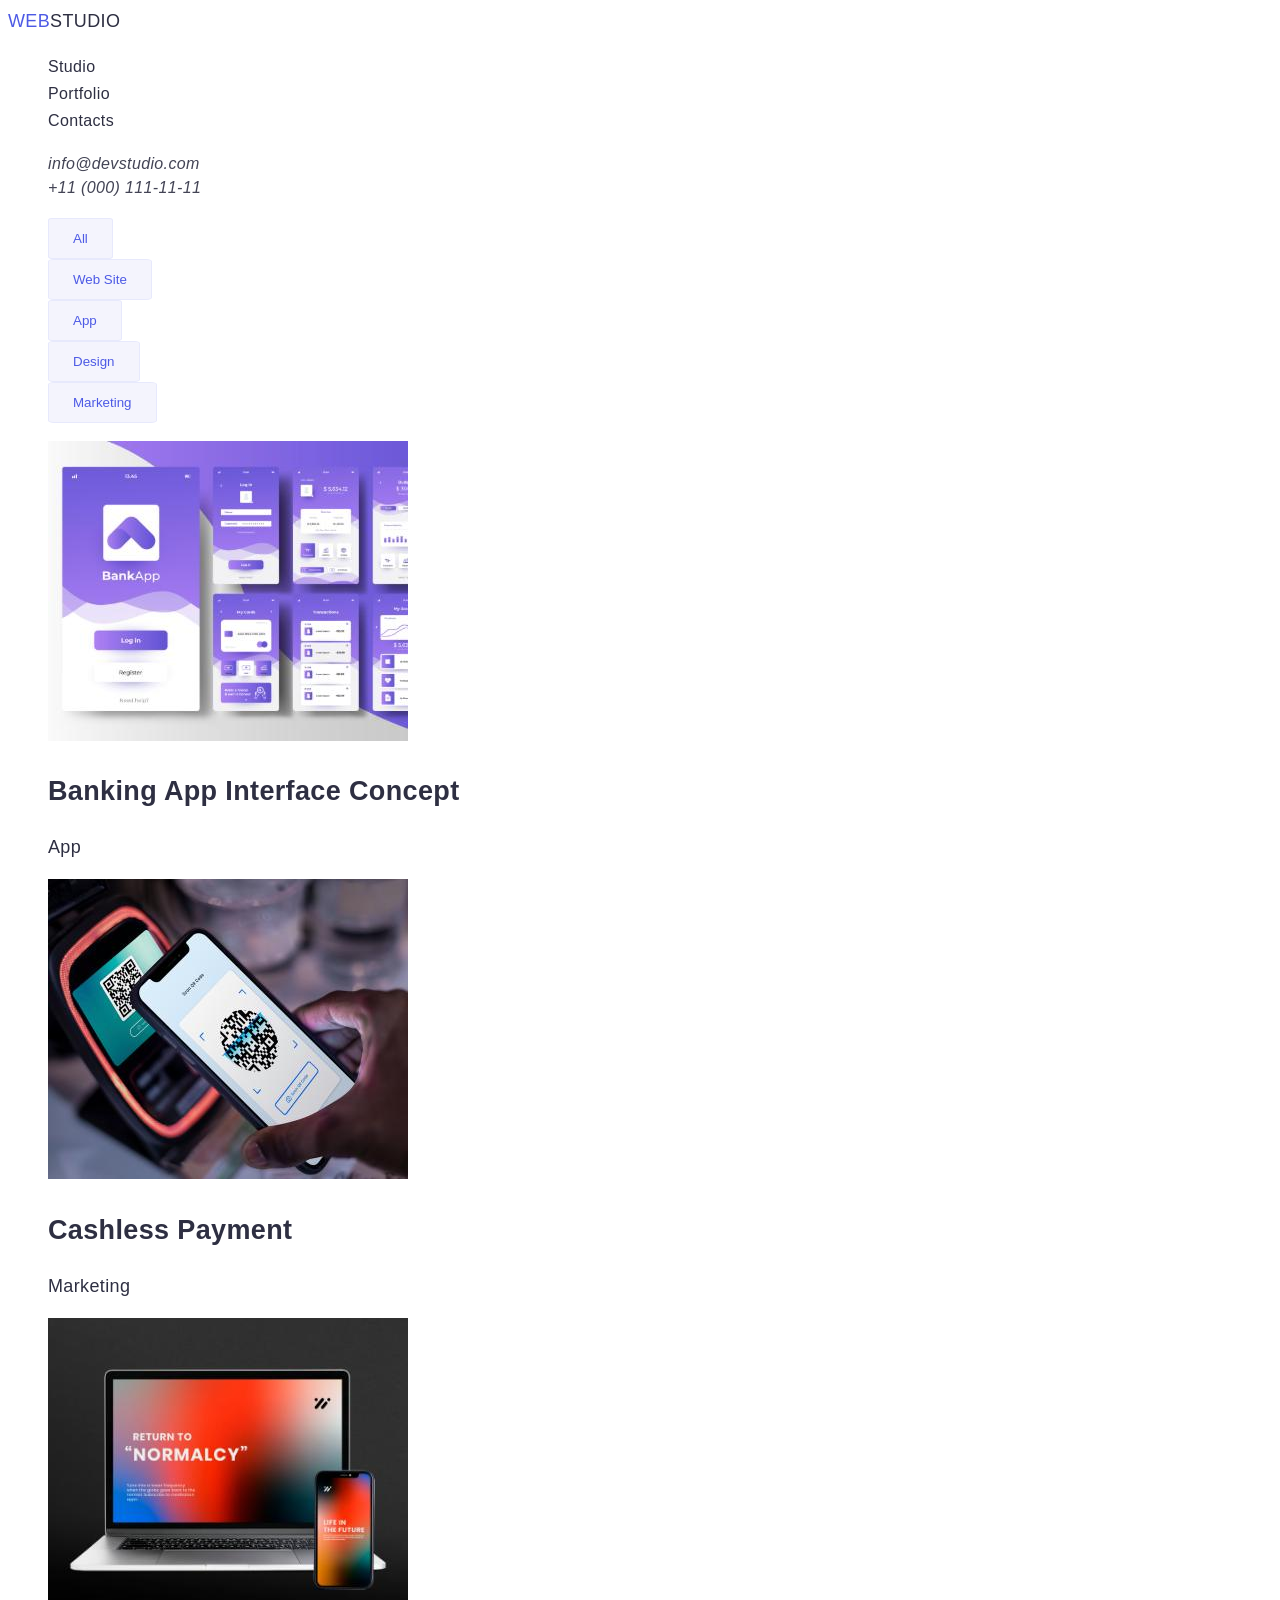
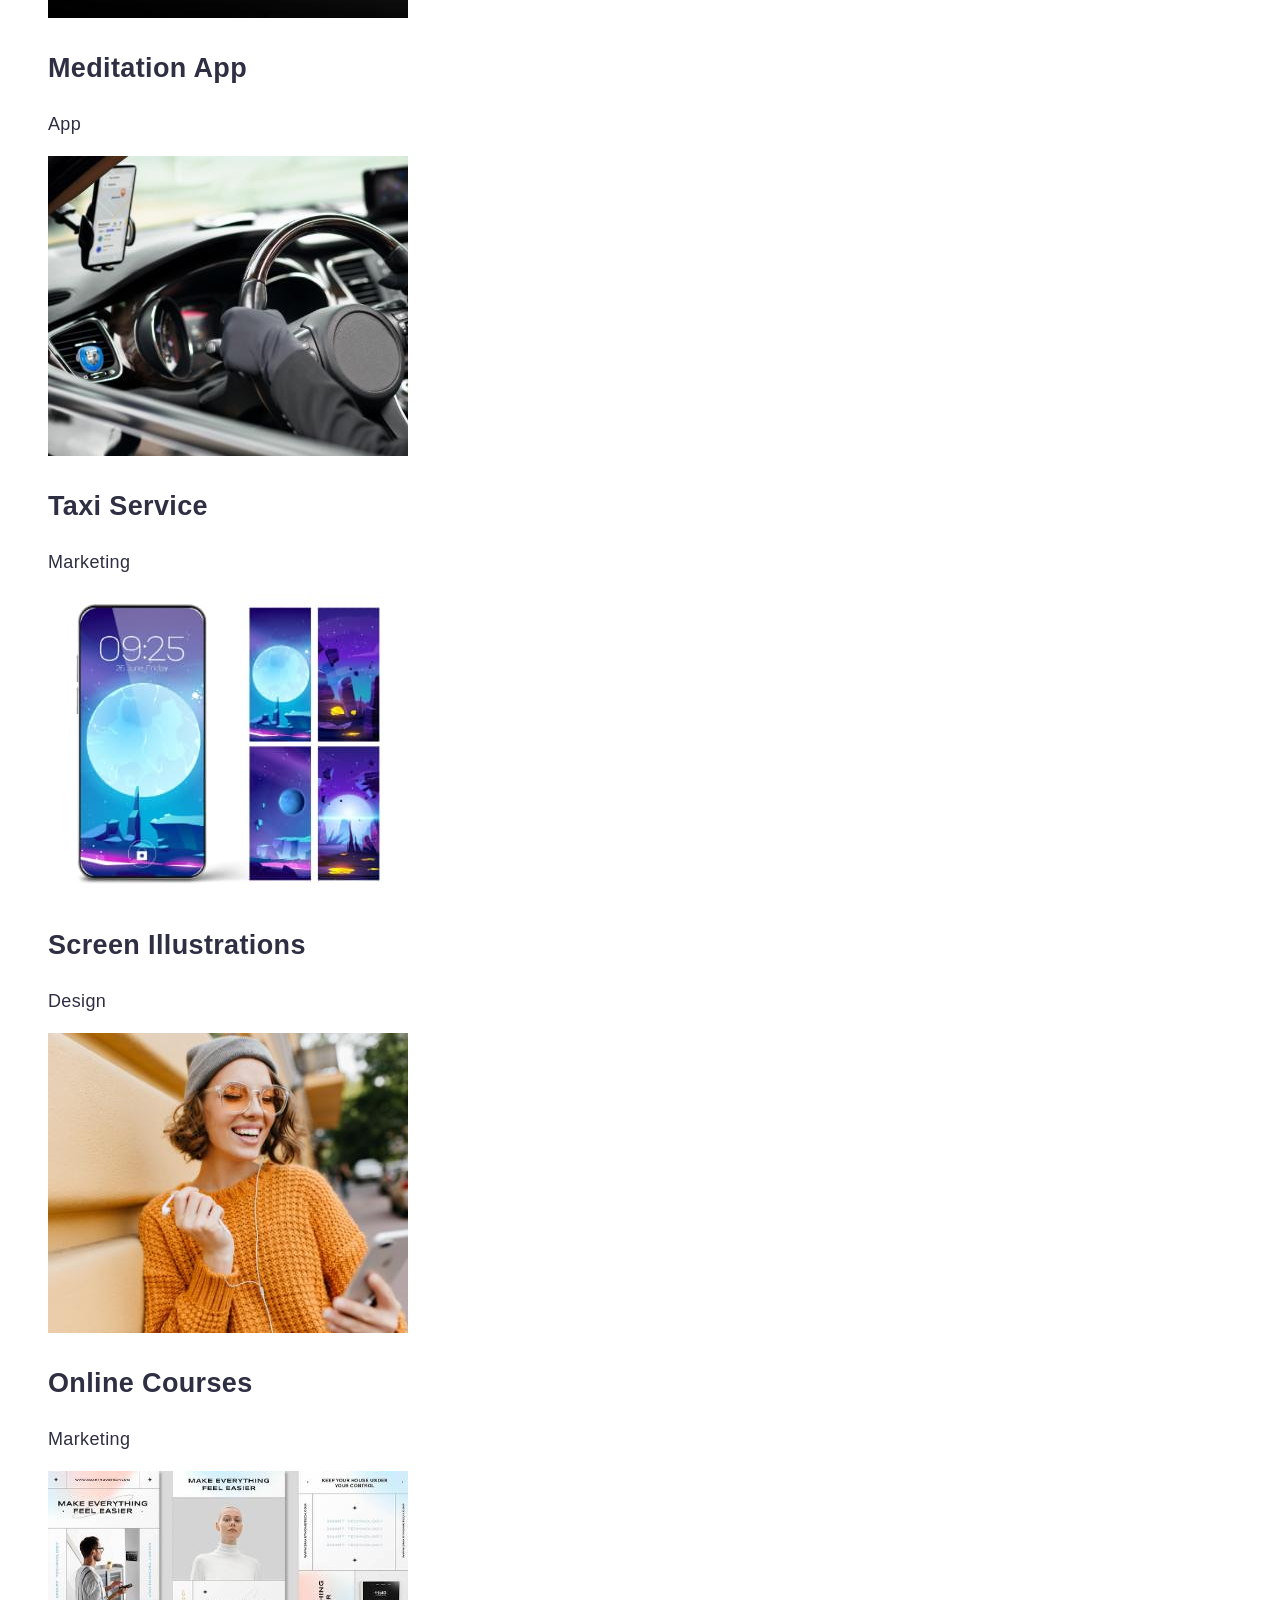
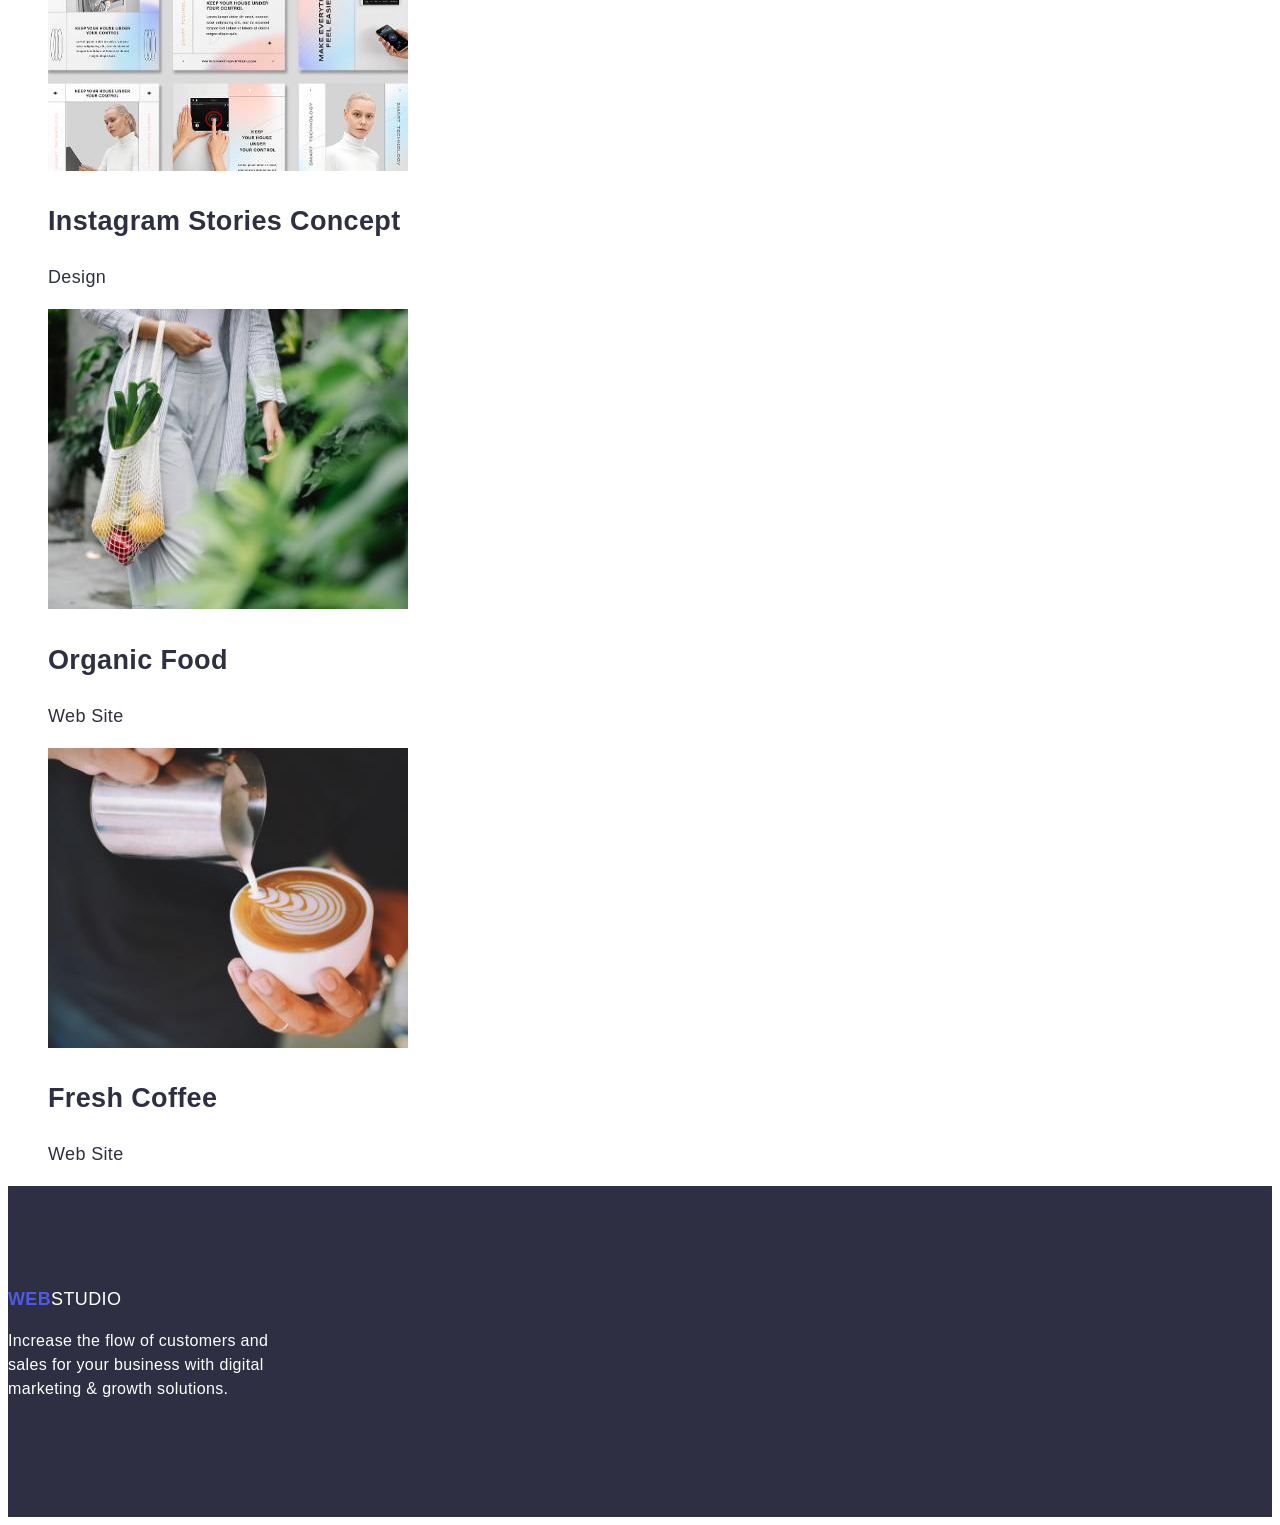
==== portfolio.html @ b8faa4cd "Initial commit" ====
<!DOCTYPE html>
<html lang="en">
<head>
  <meta charset="UTF-8">
  <meta name="viewport" content="width=device-width, initial-scale=1.0">
  <title>Document</title>
  <link rel="stylesheet" href="./css/styles.css">
</head>
<body>
          <!--Шапка сайта-->
          <header class="header">
            <nav class="navigation">
              <a href="#" class="logo">
                <span class="logo-web">WEB</span><span class="logo-studiohead">STUDIO</span>
              </a>
          
              <ul class="site-nav list">
                <li><a href="./index.html" class="link">Studio</a></li>
                <li><a href="./portfolio.html" class="link">Portfolio</a></li>
                <li><a href="#" class="link">Contacts</a></li>
              </ul>
            </nav>
          
            <address class="contacts">
              <ul class="auth-nav list">
                <li>
                  <a href="mailto:info@devstudio.com">
                    info@devstudio.com
                  </a>
                </li>
                <li>
                  <a href="tel:+110001111111">
                    +11 (000) 111-11-11
                  </a>
                </li>
              </ul>
            </address>
          </header>
<main>  
  <h2 class="hidden">portfolio</h2>
  <ul class="nav-buttons">
    <li><button class="button active">All</button></li>
    <li><button class="button">Web Site</button></li>
    <li><button class="button">App</button></li>
    <li><button class="button">Design</button></li>
    <li><button class="button">Marketing</button></li>
  </ul>
  
 
    <ul class="list">
       <li>
        <a href="./images/bankapp.jpg" target="_blank">
          <img src="./images/bankapp.jpg" alt="interfiece content" width="360">
        </a>
        <h2>Banking App Interface Concept</h2>
        <p>App</p>
       </li>

      <li>
        <a href="./images/phoneqr.jpg" target="_blank">
          <img src="./images/phoneqr.jpg" alt="Cashless Payment" width="360">
        </a>
        <h2>Cashless Payment</h2>
        <p>Marketing</p>
      </li>

      <li>
        <a href="./images/mac.jpg" target="_blank">
          <img src="./images/mac.jpg" alt="macbook" width="360">
        </a>
        <h2>Meditation App</h2>
        <p>App</p>
      </li>

      <li>
        <a href="/images/car.jpg" target="_blank">
          <img src="/images/car.jpg" alt="driver" width="360">
        </a>
        <h2>Taxi Service</h2>
        <p>Marketing</p>
      </li>

      <li>
        <a href="/images/display.jpg" target="_blank">
          <img src="/images/display.jpg" alt="phone wallpapers" width="360">
        </a>
        <h2>Screen Illustrations</h2>
        <p>Design</p>
      </li>

      <li>
        <a href="./images/human.jpg" target="_blank">
          <img src="./images/human.jpg" alt="" width="360">
        </a>
        <h2>Online Courses</h2>
        <p>Marketing</p>
      </li>

      <li>
        <a href="./images/woman.jpg" target="_blank">
          <img src="./images/woman.jpg" alt="Instagram Stories Concept" width="360">
        </a>
        <h2>Instagram Stories Concept</h2>
        <p>Design</p>
      </li>

      <li>
        <a href="./images/vegetables.jpg" target="_blank">
          <img src="./images/vegetables.jpg" alt="basket with vegetables" width="360">
        </a>
        <h2>Organic Food</h2>
        <p>Web Site</p>
      </li>

      <li>
        <a href="./images/coffe.jpg" target="_blank">
          <img src="./images/coffe.jpg" alt="A cup of coffee" width="360">
        </a>
        <h2>Fresh Coffee</h2>
        <p>Web Site</p>
      </li>

      </ul>
</main>
  
        <footer class="footer">
          <a href="#" class="logo">
            <span class="logo-web">WEB</span><span class="logo-studiofooter">STUDIO</span> </a>
          <p class="footer-text">
            Increase the flow of customers and sales for your business with digital marketing & growth solutions.</p>
        </footer>
</body>
</html>
---- css/styles.css ----
:root {
  --primari-text-color: #2E2F42;
  --title-text-color: #434455;
  --button-text-color: #4D5AE5;
  --hero-text-color: #ffff;
}
/* Палітра кольорів для роботи */
/* #2E2F42 */
/* Цвет лого WEB #4D5AE5 */
 /* Цвет лого STUDIO #2E2F42 */
/* Цвет основного текста и шапки 2E2F42# */
/* Вторичный цвет фона #F4F4FD */
 /* #434455 вторичный цвет */
 /* Цвет лого футера #4D5AE5 */
/* #F4F4FD цвет футера */
body {
    background-color:--hero-text-color;
    color: var(--primari-text-color);
      font-family: Roboto, sans-serif;
      letter-spacing: 0.02em;
      font-size: 18px;
      line-height: 1.5;
}
/* убираем точки, и подчёркивания с сылок */
ul {
  list-style: none
} 
.list {
  list-style: none;
}
a {
  text-decoration: none;
}

a:hover,
a:focus {
  color: var(--button-text-color);
}

/* Logo */
.logo-web, 
.logo-studiohead,
.logo-studio {
 color: var(--button-text-clor);
 font-family: Raleway, sans-serif;
 font-size:18px;
 line-height: 1.17;
}
.logo-web {
  color: var(--button-text-color);
}

.logo-studiohead {
  color: var(--primari-text-color);
}

.logo-studio {
  color: var(--primari-text-color);
}
.logo-web {
  color: var(--button-text-color);
}
.logo-studiofooter {
  color: var(--hero-text-color);
}
/* Site-nav */
.site-nav .link {
  color: var(--pimari-text-color);
  font-size: 16px;
  font-weight: 500;
  line-height: 1.5;
}
 .site-nav .link:hover, 
 .site-nav .link:focus {
  color: var(--primari-text-color);
}
.auth-nav {
  color: var(--primari-text-color);
  font-size: 16px;
  font-weight: 500;
  line-height: 1.5;

}
/* contact */
.contacts a {
    color: var(--title-text-color);
  font-family: Roboto, sans-serif;
  font-weight: 400;
  font-size: 16px;
  line-height: 1.5;
  text-decoration: none;
}

/* Переваги */
/* Герой */
.hero {
  color: var(--hero-text-color);
  background-color: var(--primari-text-color);
  font-weight: 700;
  font-size: 56px;
  line-height: 1.08;
  text-align: center;
}

.button-hero {
    background-color: var(--button-text-color);
    color: var(--hero-text-color);

    font-size: 16px;
    font-weight: 500;
    line-height: 1.5;

    cursor: pointer;
}

.section-title {
  font-weight: 500;
  font-size: 20px;
  line-height: 1.2;
  text-align: left;
}
/* Що ми робимо */
/* Наша команда */

/* футер */
.footer {
  background-color: var(--primari-text-color);
  padding: 100px 0;
}

.footer .logo-web {
  color: var(--button-text-color);
      font-family: Raleway, sans-serif;
        font-size: 18px;
        font-weight: 700;
        line-height: 1.17;
}
.footer-text {
  color: var(--hero-text-color);
  max-width: 264px;
  font-size: 16px;
  line-height: 1.5;
  margin-top: 16px;
}
 

/* Portfolio */
/* font-family:inherit; */
.button:hover,
.button:focus {
  background-color: var(--button-text-color);
  color: var(--hero-text-color);
  border-color: var(--button-text-color);
}
/* Оформлення кнопок */
 .button {
   padding: 12px 24px;
   border: 1px solid #e7e9fc;
   border-radius: 6%;

   background-color: #f4f4fd;
   color: var(--button-text-color);

   cursor: pointer;
 }

 .hidden {
   position: absolute;
   white-space: nowrap;
   width: 1px;
   height: 1px;
   overflow: hidden;
   border: 0;
   padding: 0;
   clip: rect(0 0 0 0);
   clip-path: inset(50%);
   margin: -1px;
 }
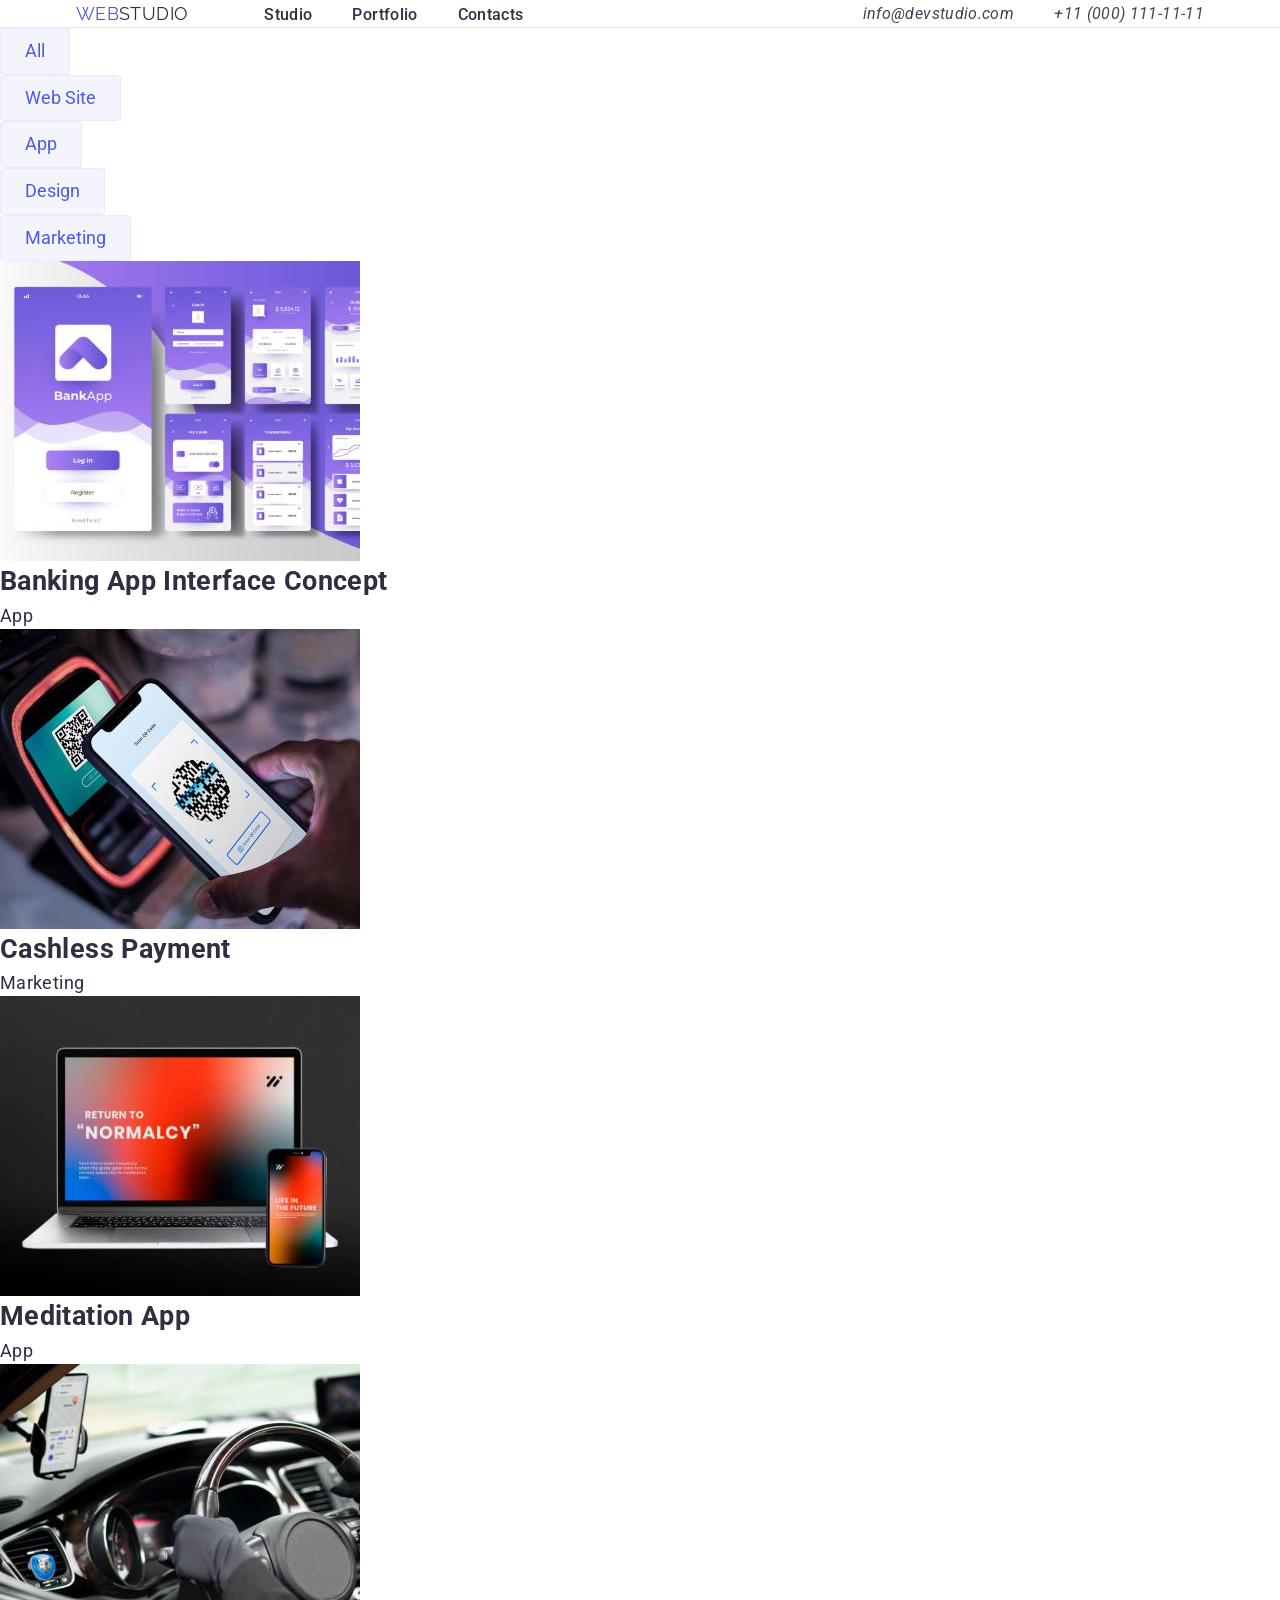
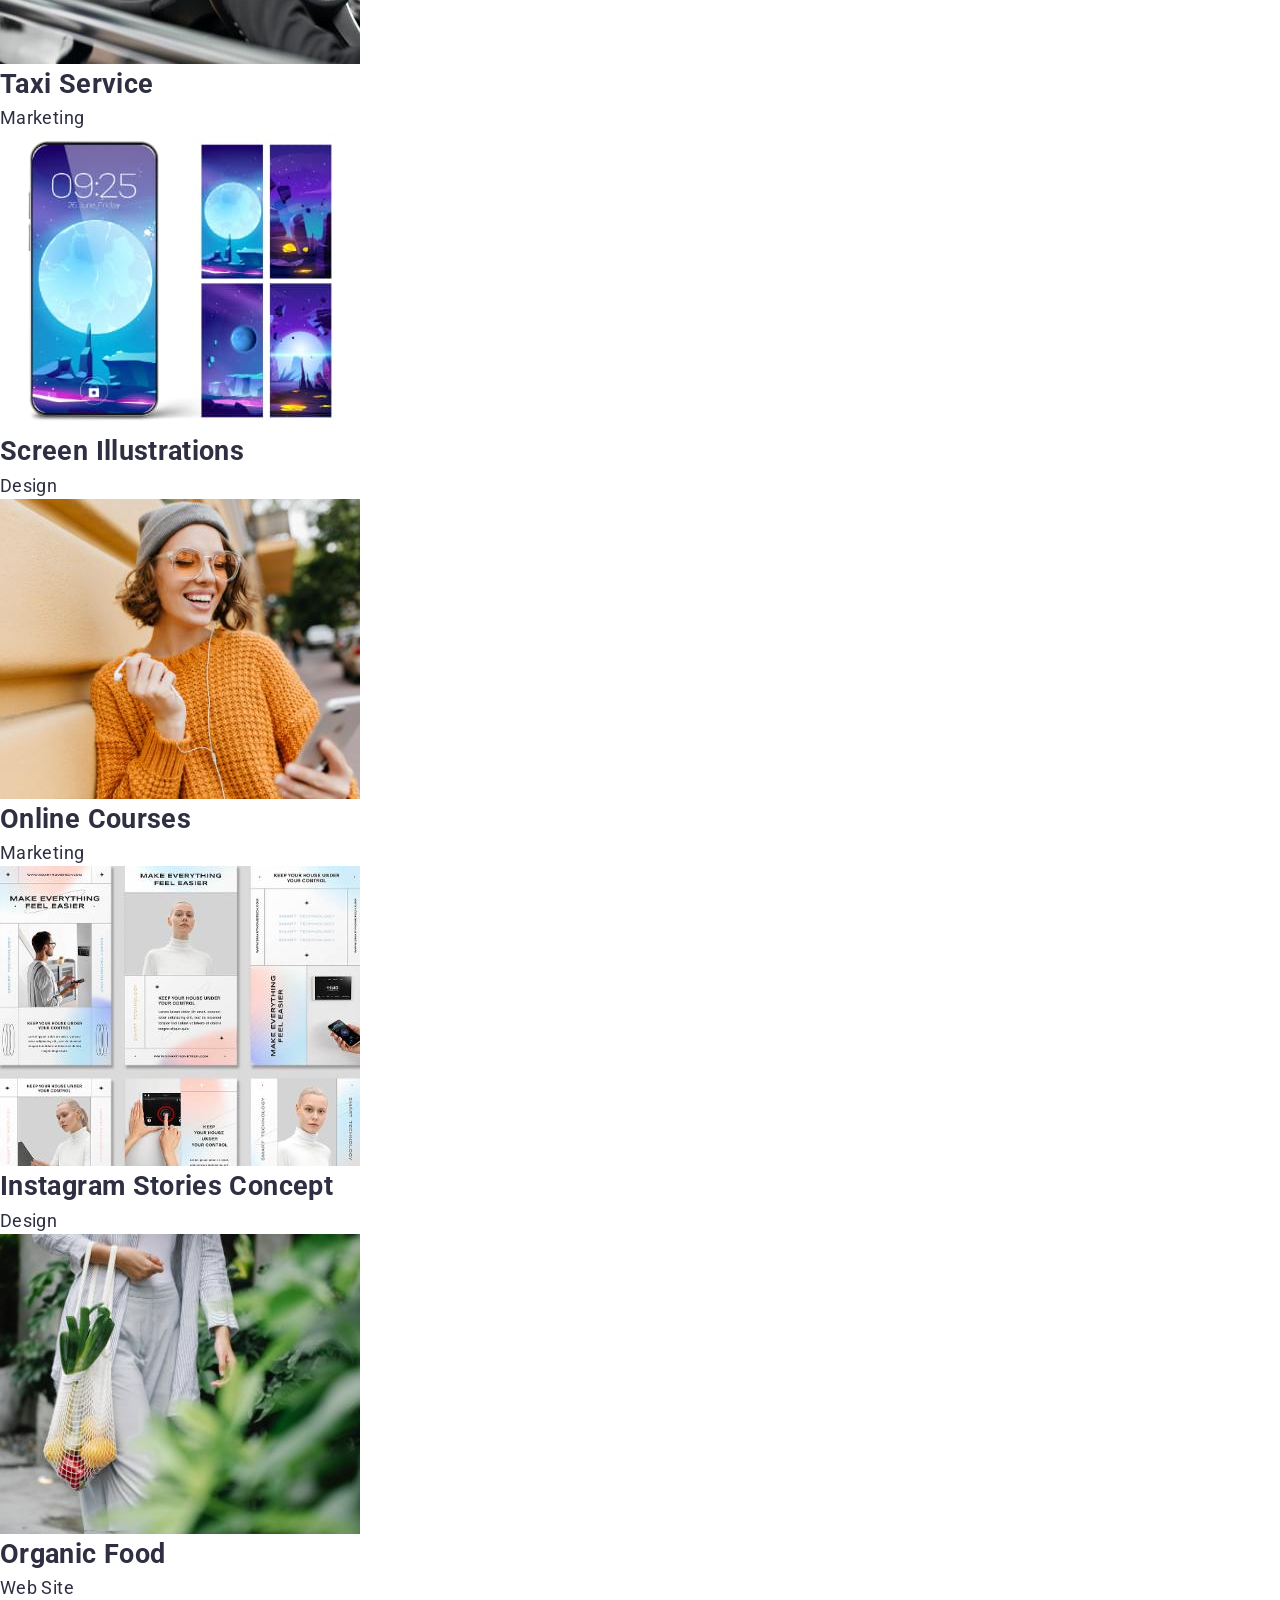
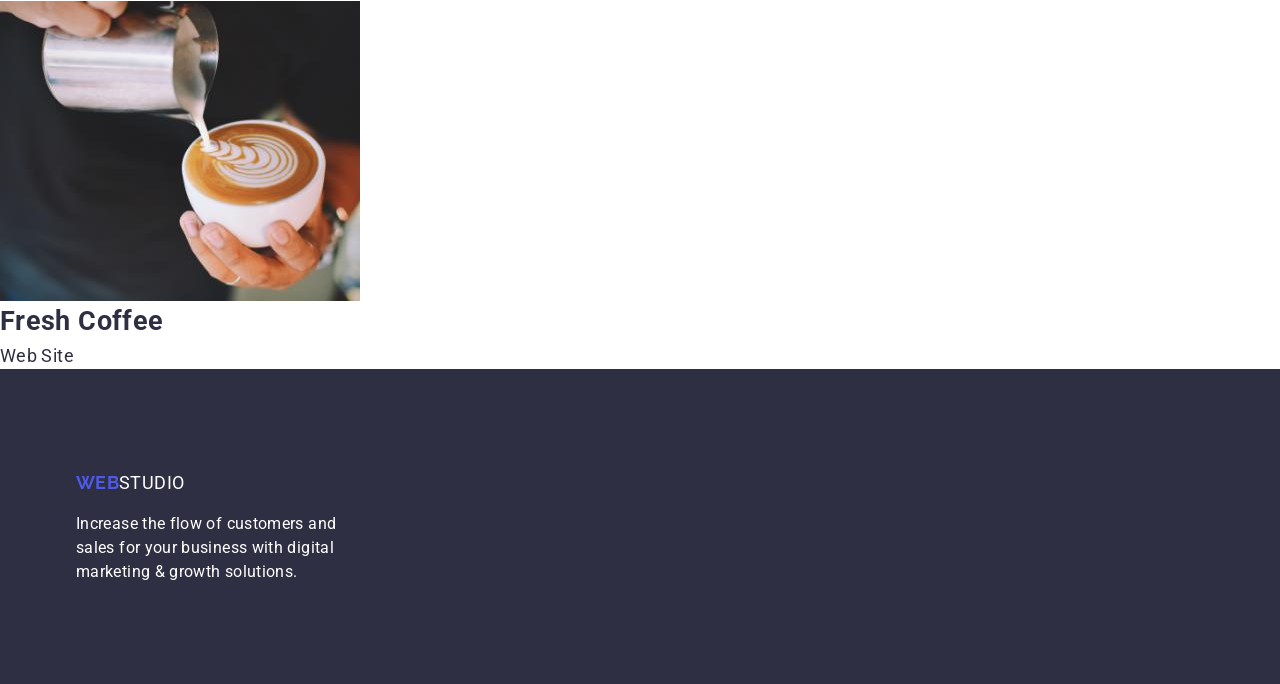
==== commit 4315a60c: "end index html" ====
--- a/portfolio.html
+++ b/portfolio.html
@@ -1,43 +1,51 @@
 <!DOCTYPE html>
 <html lang="en">
+
 <head>
   <meta charset="UTF-8">
   <meta name="viewport" content="width=device-width, initial-scale=1.0">
-  <title>Document</title>
+  <title>New web site</title>
+  <link rel="stylesheet" href="https://cdnjs.cloudflare.com/ajax/libs/modern-normalize/3.0.1/modern-normalize.min.css" />
+  <link
+    href="https://fonts.googleapis.com/css2?family=Raleway:ital,wght@0,100..900;1,100..900&family=Roboto:ital,wght@0,100..900;1,100..900&display=swap"
+    rel="stylesheet">
   <link rel="stylesheet" href="./css/styles.css">
 </head>
+
 <body>
-          <!--Шапка сайта-->
-          <header class="header">
-            <nav class="navigation">
-              <a href="#" class="logo">
-                <span class="logo-web">WEB</span><span class="logo-studiohead">STUDIO</span>
-              </a>
-          
-              <ul class="site-nav list">
-                <li><a href="./index.html" class="link">Studio</a></li>
-                <li><a href="./portfolio.html" class="link">Portfolio</a></li>
-                <li><a href="#" class="link">Contacts</a></li>
-              </ul>
-            </nav>
-          
-            <address class="contacts">
-              <ul class="auth-nav list">
-                <li>
-                  <a href="mailto:info@devstudio.com">
-                    info@devstudio.com
-                  </a>
-                </li>
-                <li>
-                  <a href="tel:+110001111111">
-                    +11 (000) 111-11-11
-                  </a>
-                </li>
-              </ul>
-            </address>
-          </header>
+  <!--Шапка сайта-->
+  <header class="header">
+    <div class="container">
+      <nav class="navigation">
+        <a href="./index.html" class="logo">
+          <span class="logo-web">WEB</span><span class="logo-studiohead">STUDIO</span>
+        </a>
+
+        <ul class="site-nav list">
+          <li><a href="./index.html" class="link">Studio</a></li>
+          <li><a href="./portfolio.html" class="link">Portfolio</a></li>
+          <li><a href="#" class="link">Contacts</a></li>
+        </ul>
+      </nav>
+
+      <address class="contacts">
+        <ul class="auth-nav list">
+          <li>
+            <a href="mailto:info@devstudio.com">
+              info@devstudio.com
+            </a>
+          </li>
+          <li>
+            <a href="tel:+110001111111">
+              +11 (000) 111-11-11
+            </a>
+          </li>
+        </ul>
+      </address>
+    </div>
+  </header>
 <main>  
-  <h2 class="hidden">portfolio</h2>
+  <h1 class="hidden">portfolio</h1>
   <ul class="nav-buttons">
     <li><button class="button active">All</button></li>
     <li><button class="button">Web Site</button></li>
@@ -124,10 +132,13 @@
 </main>
   
         <footer class="footer">
-          <a href="#" class="logo">
-            <span class="logo-web">WEB</span><span class="logo-studiofooter">STUDIO</span> </a>
-          <p class="footer-text">
-            Increase the flow of customers and sales for your business with digital marketing & growth solutions.</p>
+          <div class="container">
+            <a href="#" class="logo">
+              <span class="logo-web">WEB</span><span class="logo-studiofooter">STUDIO</span> </a>
+            <p class="footer-text">
+              Increase the flow of customers and sales for your business with digital marketing & growth solutions.</p>
+          </div>
         </footer>
+        </body>
 </body>
 </html>
--- a/css/styles.css
+++ b/css/styles.css
@@ -2,32 +2,48 @@
   --primari-text-color: #2E2F42;
   --title-text-color: #434455;
   --button-text-color: #4D5AE5;
-  --hero-text-color: #ffff;
-}
+  --hero-text-color: #fff;
+  --border-button-color: #e7e9fc;
+  --border-background-color: #f4f4fd;
+}
+
 /* Палітра кольорів для роботи */
 /* #2E2F42 */
 /* Цвет лого WEB #4D5AE5 */
- /* Цвет лого STUDIO #2E2F42 */
+/* Цвет лого STUDIO #2E2F42 */
 /* Цвет основного текста и шапки 2E2F42# */
 /* Вторичный цвет фона #F4F4FD */
- /* #434455 вторичный цвет */
- /* Цвет лого футера #4D5AE5 */
+/* #434455 вторичный цвет */
+/* Цвет лого футера #4D5AE5 */
 /* #F4F4FD цвет футера */
 body {
-    background-color:--hero-text-color;
-    color: var(--primari-text-color);
-      font-family: Roboto, sans-serif;
-      letter-spacing: 0.02em;
-      font-size: 18px;
-      line-height: 1.5;
-}
+  background-color: var(--hero-text-color);
+  color: var(--primari-text-color);
+  font-family: Roboto, sans-serif;
+  letter-spacing: 0.02em;
+  font-size: 18px;
+  line-height: 1.5;
+  margin: 0;
+}
+
 /* убираем точки, и подчёркивания с сылок */
-ul {
-  list-style: none
-} 
+ul,
+h1,
+h2,
+h3,
+p {
+  margin: 0;
+  padding: 0;
+}
+
+.section {
+  padding: 120px 0;
+}
+
 .list {
   list-style: none;
 }
+
 a {
   text-decoration: none;
 }
@@ -38,14 +54,14 @@
 }
 
 /* Logo */
-.logo-web, 
+.logo-web,
 .logo-studiohead,
 .logo-studio {
- color: var(--button-text-clor);
- font-family: Raleway, sans-serif;
- font-size:18px;
- line-height: 1.17;
-}
+  font-family: Raleway, sans-serif;
+  font-size: 18px;
+  line-height: 1.17;
+}
+
 .logo-web {
   color: var(--button-text-color);
 }
@@ -57,33 +73,48 @@
 .logo-studio {
   color: var(--primari-text-color);
 }
-.logo-web {
-  color: var(--button-text-color);
-}
+
 .logo-studiofooter {
   color: var(--hero-text-color);
 }
-/* Site-nav */
+
+/* Site-nav auth-nav */
 .site-nav .link {
-  color: var(--pimari-text-color);
+  color: var(--primari-text-color);
   font-size: 16px;
   font-weight: 500;
   line-height: 1.5;
 }
- .site-nav .link:hover, 
- .site-nav .link:focus {
-  color: var(--primari-text-color);
-}
+
+.site-nav .link:hover,
+.site-nav .link:focus {
+  color: var(--button-text-color);
+}
+
 .auth-nav {
+  display: flex;
+  gap: 40px;
+
   color: var(--primari-text-color);
   font-size: 16px;
   font-weight: 500;
   line-height: 1.5;
-
+}
+
+.auth-nav a:hover,
+.auth-nav a:focus {
+  color: var(--button-text-color);
+}
+
+.site-nav {
+  display: flex;
+  gap: 40px;
+
+  margin-left: 76px;
 }
 /* contact */
 .contacts a {
-    color: var(--title-text-color);
+  color: var(--title-text-color);
   font-family: Roboto, sans-serif;
   font-weight: 400;
   font-size: 16px;
@@ -91,26 +122,63 @@
   text-decoration: none;
 }
 
-/* Переваги */
+/* Header */
+.header {
+  border-bottom: 1px solid var(--border-button-color);
+}
+
+.header .container {
+  display: flex;
+  justify-content: space-between;
+  align-items: center;
+}
+
+.container {
+  width: 1158px;
+  margin: 0 auto;
+  padding: 0 15px;
+}
+
 /* Герой */
 .hero {
-  color: var(--hero-text-color);
   background-color: var(--primari-text-color);
+  text-align: center;
+  padding: 188px 0;
+}
+
+/* Menu */
+.navigation {
+  display: flex;
+  align-items: center;
+}
+
+
+
+.hero-title {
+  color: var(--hero-text-color);
   font-weight: 700;
   font-size: 56px;
-  line-height: 1.08;
-  text-align: center;
+  line-height: 1.07;
+
+  max-width: 496px;
+  margin: 0 auto 48px;
 }
 
 .button-hero {
-    background-color: var(--button-text-color);
-    color: var(--hero-text-color);
-
-    font-size: 16px;
-    font-weight: 500;
-    line-height: 1.5;
-
-    cursor: pointer;
+  background-color: var(--button-text-color);
+  color: var(--hero-text-color);
+  padding: 16px 32px;
+
+  font-size: 16px;
+  font-weight: 500;
+  line-height: 1.5;
+  letter-spacing: 0.04em;
+
+  border: none;
+  border-radius: 4%;
+  cursor: pointer;
+
+  box-shadow: 0px 4px 4px rgba(0, 0, 0, 0.15);
 }
 
 .section-title {
@@ -119,8 +187,89 @@
   line-height: 1.2;
   text-align: left;
 }
-/* Що ми робимо */
+
+/* Future list */
+.feature-list {
+  display: flex;
+  gap: 24px;
+}
+
+/* what are we doing */
+.section {
+  padding: 120px 0;
+}
+
+.section-title-work {
+  font-size: 36px;
+  font-weight: 700;
+  line-height: 1.11;
+  text-align: center;
+
+  margin-bottom: 72px;
+}
+
+.work-list {
+  display: flex;
+  gap: 24px;
+  justify-content: center;
+}
+
+.work-list img {
+  display: block;
+}
+
 /* Наша команда */
+.team {
+  background-color: var(--border-background-color);
+  padding: 120px 0;
+}
+
+.team-list {
+  display: flex;
+  gap: 24px;
+  list-style: none;
+  justify-content: center;
+}
+
+.team-title {
+  font-size: 36px;
+  line-height: 1.11;
+  text-align: center;
+  margin-bottom: 72px;
+}
+
+.team-list {
+  display: flex;
+  gap: 24px;
+  list-style: none;
+}
+
+.team-item {
+  background-color: var(--hero-text-color);
+  border-radius: 0 0 4px 4px;
+}
+
+.team-content {
+  padding: 32px 16px;
+}
+
+.team-name {
+  font-size: 20px;
+  line-height: 1.2;
+  text-align: center;
+  margin-bottom: 8px;
+}
+
+.team-position {
+  font-size: 16px;
+  line-height: 1.5;
+  text-align: center;
+  color: var(--title-text-color);
+}
+
+img {
+  display: block;
+}
 
 /* футер */
 .footer {
@@ -130,11 +279,12 @@
 
 .footer .logo-web {
   color: var(--button-text-color);
-      font-family: Raleway, sans-serif;
-        font-size: 18px;
-        font-weight: 700;
-        line-height: 1.17;
-}
+  font-family: Raleway, sans-serif;
+  font-size: 18px;
+  font-weight: 700;
+  line-height: 1.17;
+}
+
 .footer-text {
   color: var(--hero-text-color);
   max-width: 264px;
@@ -142,7 +292,7 @@
   line-height: 1.5;
   margin-top: 16px;
 }
- 
+
 
 /* Portfolio */
 /* font-family:inherit; */
@@ -152,32 +302,28 @@
   color: var(--hero-text-color);
   border-color: var(--button-text-color);
 }
+
 /* Оформлення кнопок */
- .button {
-   padding: 12px 24px;
-   border: 1px solid #e7e9fc;
-   border-radius: 6%;
-
-   background-color: #f4f4fd;
-   color: var(--button-text-color);
-
-   cursor: pointer;
- }
-
- .hidden {
-   position: absolute;
-   white-space: nowrap;
-   width: 1px;
-   height: 1px;
-   overflow: hidden;
-   border: 0;
-   padding: 0;
-   clip: rect(0 0 0 0);
-   clip-path: inset(50%);
-   margin: -1px;
- }
-
-
-
-
- +.button {
+  padding: 12px 24px;
+  border: 1px solid var(--border-button-color);
+  border-radius: 6%;
+
+  background-color: var(--border-background-color);
+  color: var(--button-text-color);
+
+  cursor: pointer;
+}
+
+.hidden {
+  position: absolute;
+  white-space: nowrap;
+  width: 1px;
+  height: 1px;
+  overflow: hidden;
+  border: 0;
+  padding: 0;
+  clip: rect(0 0 0 0);
+  clip-path: inset(50%);
+  margin: -1px;
+}
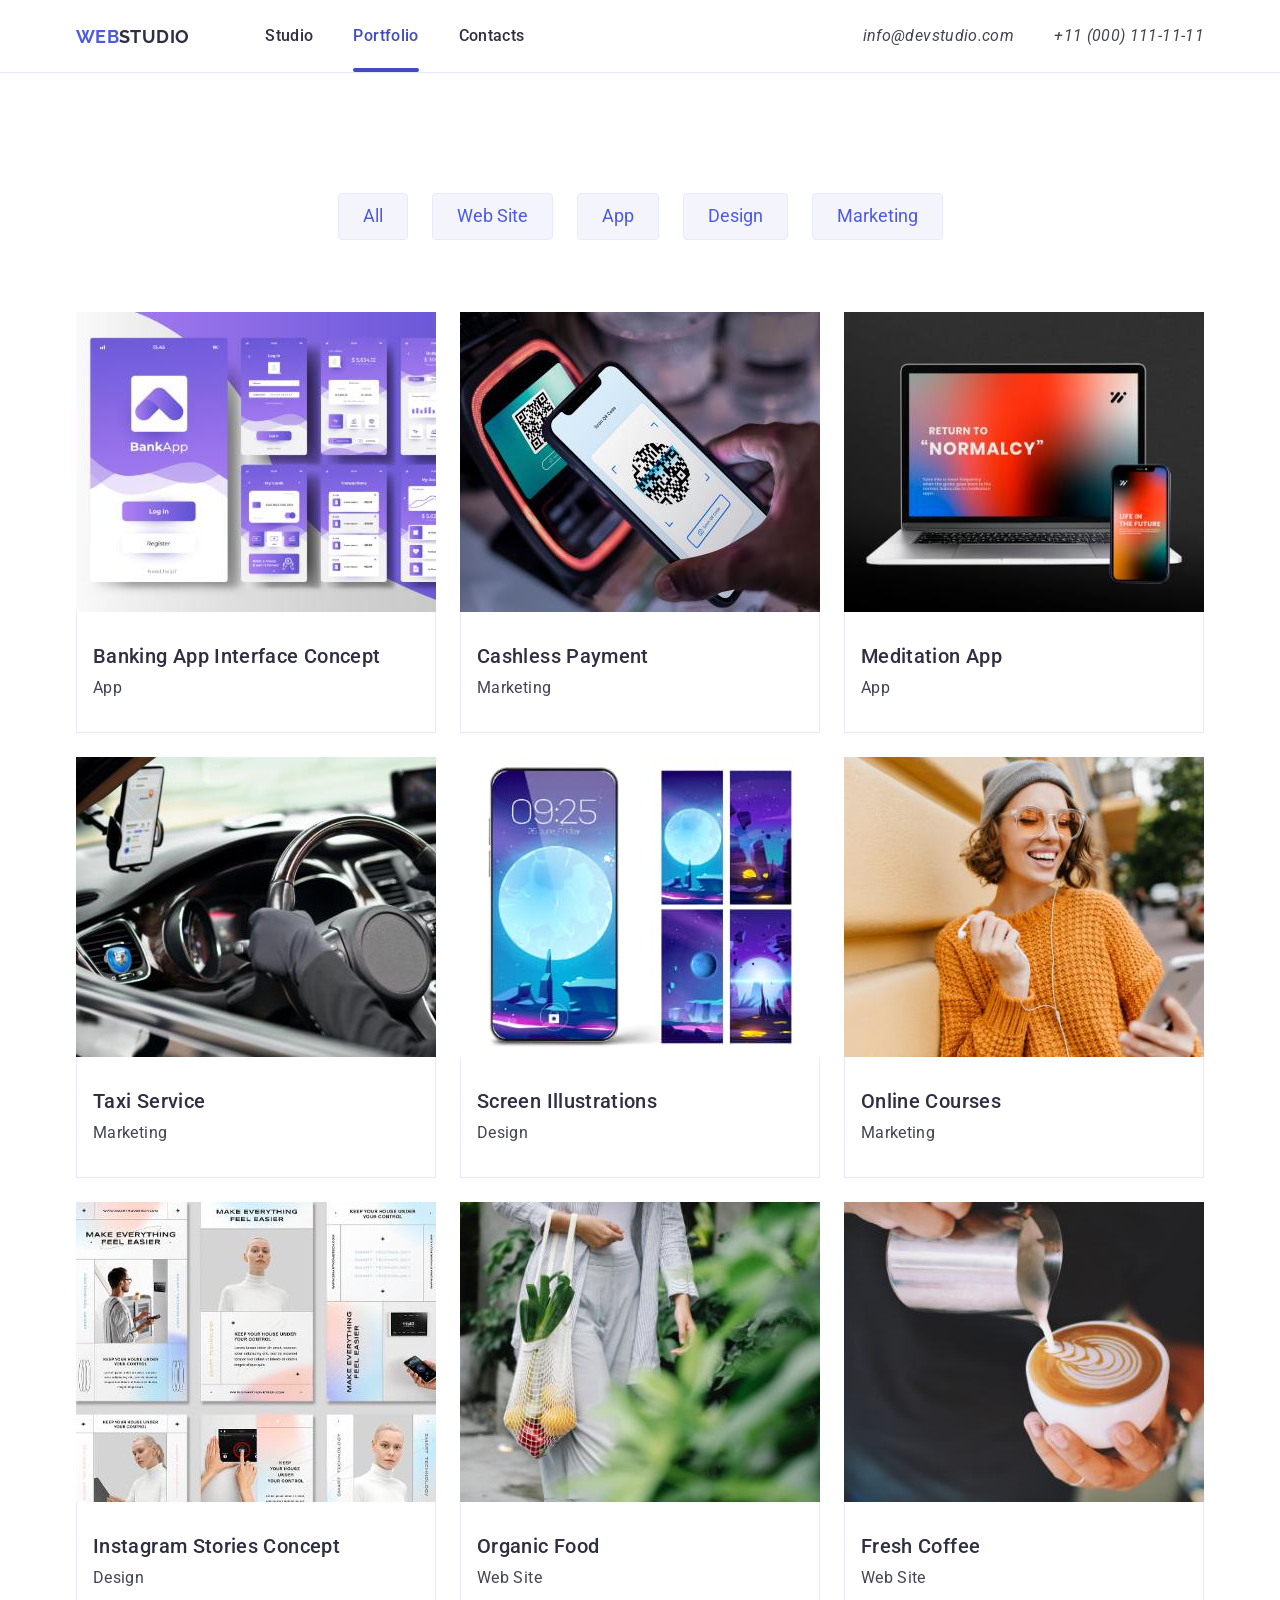
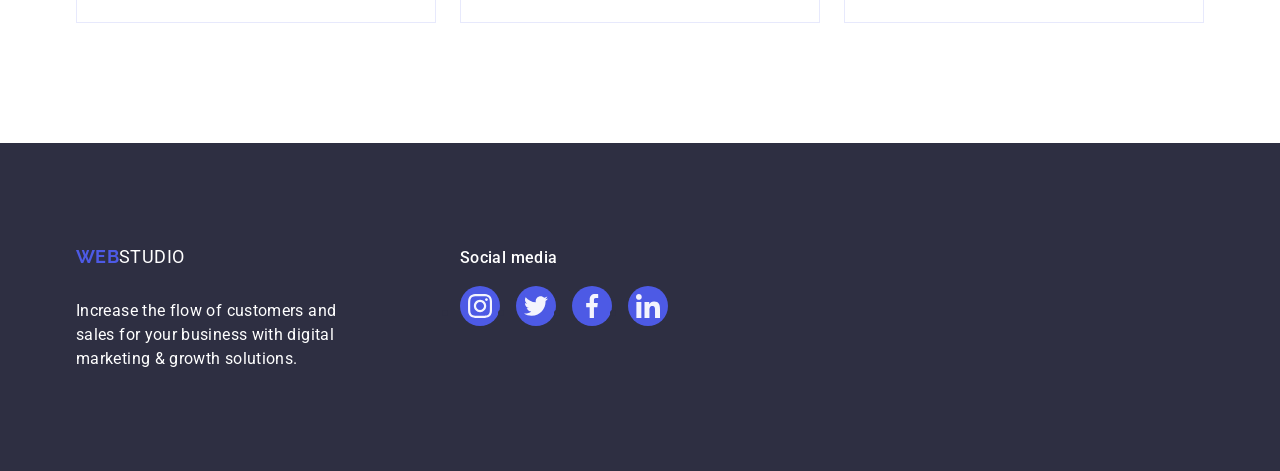
==== commit 0d650721: "edits" ====
--- a/portfolio.html
+++ b/portfolio.html
@@ -5,7 +5,8 @@
   <meta charset="UTF-8">
   <meta name="viewport" content="width=device-width, initial-scale=1.0">
   <title>New web site</title>
-  <link rel="stylesheet" href="https://cdnjs.cloudflare.com/ajax/libs/modern-normalize/3.0.1/modern-normalize.min.css" />
+  <link rel="stylesheet"
+    href="https://cdnjs.cloudflare.com/ajax/libs/modern-normalize/3.0.1/modern-normalize.min.css" />
   <link
     href="https://fonts.googleapis.com/css2?family=Raleway:ital,wght@0,100..900;1,100..900&family=Roboto:ital,wght@0,100..900;1,100..900&display=swap"
     rel="stylesheet">
@@ -23,7 +24,7 @@
 
         <ul class="site-nav list">
           <li><a href="./index.html" class="link">Studio</a></li>
-          <li><a href="./portfolio.html" class="link">Portfolio</a></li>
+          <li><a href="./portfolio.html" class="link current">Portfolio</a></li>
           <li><a href="#" class="link">Contacts</a></li>
         </ul>
       </nav>
@@ -44,101 +45,248 @@
       </address>
     </div>
   </header>
-<main>  
-  <h1 class="hidden">portfolio</h1>
-  <ul class="nav-buttons">
-    <li><button class="button active">All</button></li>
-    <li><button class="button">Web Site</button></li>
-    <li><button class="button">App</button></li>
-    <li><button class="button">Design</button></li>
-    <li><button class="button">Marketing</button></li>
-  </ul>
-  
- 
-    <ul class="list">
-       <li>
-        <a href="./images/bankapp.jpg" target="_blank">
-          <img src="./images/bankapp.jpg" alt="interfiece content" width="360">
-        </a>
-        <h2>Banking App Interface Concept</h2>
-        <p>App</p>
-       </li>
-
-      <li>
-        <a href="./images/phoneqr.jpg" target="_blank">
-          <img src="./images/phoneqr.jpg" alt="Cashless Payment" width="360">
-        </a>
-        <h2>Cashless Payment</h2>
-        <p>Marketing</p>
-      </li>
-
-      <li>
-        <a href="./images/mac.jpg" target="_blank">
-          <img src="./images/mac.jpg" alt="macbook" width="360">
-        </a>
-        <h2>Meditation App</h2>
-        <p>App</p>
-      </li>
-
-      <li>
-        <a href="/images/car.jpg" target="_blank">
-          <img src="/images/car.jpg" alt="driver" width="360">
-        </a>
-        <h2>Taxi Service</h2>
-        <p>Marketing</p>
-      </li>
-
-      <li>
-        <a href="/images/display.jpg" target="_blank">
-          <img src="/images/display.jpg" alt="phone wallpapers" width="360">
-        </a>
-        <h2>Screen Illustrations</h2>
-        <p>Design</p>
-      </li>
-
-      <li>
-        <a href="./images/human.jpg" target="_blank">
-          <img src="./images/human.jpg" alt="" width="360">
-        </a>
-        <h2>Online Courses</h2>
-        <p>Marketing</p>
-      </li>
-
-      <li>
-        <a href="./images/woman.jpg" target="_blank">
-          <img src="./images/woman.jpg" alt="Instagram Stories Concept" width="360">
-        </a>
-        <h2>Instagram Stories Concept</h2>
-        <p>Design</p>
-      </li>
-
-      <li>
-        <a href="./images/vegetables.jpg" target="_blank">
-          <img src="./images/vegetables.jpg" alt="basket with vegetables" width="360">
-        </a>
-        <h2>Organic Food</h2>
-        <p>Web Site</p>
-      </li>
-
-      <li>
-        <a href="./images/coffe.jpg" target="_blank">
-          <img src="./images/coffe.jpg" alt="A cup of coffee" width="360">
-        </a>
-        <h2>Fresh Coffee</h2>
-        <p>Web Site</p>
-      </li>
-
-      </ul>
-</main>
-  
-        <footer class="footer">
-          <div class="container">
-            <a href="#" class="logo">
-              <span class="logo-web">WEB</span><span class="logo-studiofooter">STUDIO</span> </a>
-            <p class="footer-text">
-              Increase the flow of customers and sales for your business with digital marketing & growth solutions.</p>
-          </div>
-        </footer>
-        </body>
+  <main>
+    <section class="section">
+      <div class="container">
+
+        <h1 class="hidden">portfolio</h1>
+        <ul class="nav-buttons list">
+          <li><button class="button active">All</button></li>
+          <li><button class="button">Web Site</button></li>
+          <li><button class="button">App</button></li>
+          <li><button class="button">Design</button></li>
+          <li><button class="button">Marketing</button></li>
+        </ul>
+
+        <ul class="portfolio-list list">
+          <li class="portfolio-item">
+            <a href="./images/bankapp.jpg" target="_blank" class="portfolio-link">
+
+              <div class="action-thumb">
+                <img src="./images/bankapp.jpg" alt="interfiece content" width="360">
+
+                <p class="overlay">
+                  14 Stylish and User-Friendly App Design Concepts · Task Manager App · Calorie Tracker App · Exotic
+                  Fruit Ecommerce App ·
+                  Cloud Storage App
+                </p>
+              </div>
+
+              <div class="portfolio-content">
+                <h2 class="portfolio-title">Banking App Interface Concept</h2>
+                <p class="portfolio-text">App</p>
+              </div>
+            </a>
+          </li>
+
+          <li class="portfolio-item">
+            <a href="./images/phoneqr.jpg" target="_blank" class="portfolio-link">
+
+              <div class="action-thumb">
+                <img src="./images/phoneqr.jpg" alt="Cashless Payment" width="360">
+                <p class="overlay">
+                  14 Stylish and User-Friendly App Design Concepts · Task Manager App · Calorie Tracker App · Exotic
+                  Fruit Ecommerce App ·
+                  Cloud Storage App
+                </p>
+              </div>
+
+              <div class="portfolio-content">
+                <h2 class="portfolio-title">Cashless Payment</h2>
+                <p class="portfolio-text">Marketing</p>
+              </div>
+            </a>
+          </li>
+
+          <li class="portfolio-item">
+            <a href="./images/mac.jpg" target="_blank" class="portfolio-link">
+
+              <div class="action-thumb">
+                <img src="./images/mac.jpg" alt="macbook" width="360">
+
+                <p class="overlay">
+                  14 Stylish and User-Friendly App Design Concepts · Task Manager App · Calorie Tracker App · Exotic
+                  Fruit Ecommerce App ·
+                  Cloud Storage App
+                </p>
+              </div>
+
+              <div class="portfolio-content">
+                <h2 class="portfolio-title">Meditation App</h2>
+                <p class="portfolio-text">App</p>
+              </div>
+            </a>
+          </li>
+
+          <li class="portfolio-item">
+            <a href="./images/car.jpg" target="_blank" class="portfolio-link">
+
+              <div class="action-thumb">
+                <img src="./images/car.jpg" alt="driver" width="360">
+                <p class="overlay">
+                  14 Stylish and User-Friendly App Design Concepts · Task Manager App · Calorie Tracker App · Exotic
+                  Fruit Ecommerce App ·
+                  Cloud Storage App
+                </p>
+              </div>
+
+              <div class="portfolio-content">
+                <h2 class="portfolio-title">Taxi Service</h2>
+                <p class="portfolio-text">Marketing</p>
+              </div>
+            </a>
+          </li>
+
+          <li class="portfolio-item">
+            <a href="./images/display.jpg" target="_blank" class="portfolio-link">
+              <div class="action-thumb">
+                <img src="./images/display.jpg" alt="phone wallpapers" width="360">
+                <p class="overlay">
+                  14 Stylish and User-Friendly App Design Concepts · Task Manager App · Calorie Tracker App · Exotic
+                  Fruit Ecommerce App ·
+                  Cloud Storage App
+                </p>
+              </div>
+
+              <div class="portfolio-content">
+                <h2 class="portfolio-title">Screen Illustrations</h2>
+                <p class="portfolio-text">Design</p>
+              </div>
+            </a>
+          </li>
+
+          <li class="portfolio-item">
+            <a href="./images/human.jpg" target="_blank" class="portfolio-link">
+              <div class="action-thumb">
+                <img src="./images/human.jpg" alt="Human" width="360">
+                <p class="overlay">
+                  14 Stylish and User-Friendly App Design Concepts · Task Manager App · Calorie Tracker App · Exotic
+                  Fruit Ecommerce App ·
+                  Cloud Storage App
+                </p>
+              </div>
+
+              <div class="portfolio-content">
+                <h2 class="portfolio-title">Online Courses</h2>
+                <p class="portfolio-text">Marketing</p>
+              </div>
+            </a>
+          </li>
+
+          <li class="portfolio-item">
+            <a href="./images/woman.jpg" target="_blank" class="portfolio-link">
+              <div class="action-thumb">
+                <img src="./images/woman.jpg" alt="Instagram Stories Concept" width="360">
+                <p class="overlay">
+                  14 Stylish and User-Friendly App Design Concepts · Task Manager App · Calorie Tracker App · Exotic
+                  Fruit Ecommerce App ·
+                  Cloud Storage App
+                </p>
+              </div>
+
+              <div class="portfolio-content">
+                <h2 class="portfolio-title">Instagram Stories Concept</h2>
+                <p class="portfolio-text">Design</p>
+              </div>
+            </a>
+          </li>
+
+          <li class="portfolio-item">
+            <a href="./images/vegetables.jpg" target="_blank" class="portfolio-link">
+              <div class="action-thumb">
+                <img src="./images/vegetables.jpg" alt="basket with vegetables" width="360">
+                <p class="overlay">
+                  14 Stylish and User-Friendly App Design Concepts · Task Manager App · Calorie Tracker App · Exotic
+                  Fruit Ecommerce App ·
+                  Cloud Storage App
+                </p>
+              </div>
+
+              <div class="portfolio-content">
+                <h2 class="portfolio-title">Organic Food</h2>
+                <p class="portfolio-text">Web Site</p>
+              </div>
+            </a>
+          </li>
+
+          <li class="portfolio-item">
+            <a href="./images/coffe.jpg" target="_blank" class="portfolio-link">
+              <div class="action-thumb">
+                <img src="./images/coffe.jpg" alt="A cup of coffee" width="360">
+                <p class="overlay">
+                  14 Stylish and User-Friendly App Design Concepts · Task Manager App · Calorie Tracker App · Exotic
+                  Fruit Ecommerce App ·
+                  Cloud Storage App
+                </p>
+              </div>
+
+              <div class="portfolio-content">
+                <h2 class="portfolio-title">Fresh Coffee</h2>
+                <p class="portfolio-text">Web Site</p>
+              </div>
+            </a>
+          </li>
+
+        </ul>
+      </div>
+      </div>
+    </section>
+
+  </main>
+
+  <footer class="footer">
+    <div class="container">
+      <div class="footer-container">
+
+        <div class="footer-logo">
+          <a href="./index.html" class="logo">
+            <span class="logo-web">WEB</span><span class="logo-studiofooter">STUDIO</span> </a>
+          <p class="footer-text">
+            Increase the flow of customers and sales for your business with digital marketing & growth solutions.
+          </p>
+        </div>
+
+        <div class="footer-social">
+          <p class="footer-social-text">Social media</p>
+
+          <ul class="footer-social-list">
+            <li class="footer-social-item">
+              <a href="#" class="footer-social-link">
+                <svg class="footer-social-icon" width="24" height="24">
+                  <use href="./images/sprite.svg#icon-instagram"> </use>
+                </svg>
+              </a>
+            </li>
+
+            <li class="footer-social-item">
+              <a href="#" class="footer-social-link">
+                <svg class="footer-social-icon" width="24" height="24">
+                  <use href="./images/sprite.svg#icon-twitter"> </use>
+                </svg>
+              </a>
+            </li>
+
+            <li class="footer-social-item">
+              <a href="#" class="footer-social-link">
+                <svg class="footer-social-icon" width="24" height="24">
+                  <use href="./images/sprite.svg#icon-facebook"> </use>
+                </svg>
+              </a>
+            </li>
+
+            <li class="footer-social-item">
+              <a href="#" class="footer-social-link">
+                <svg class="footer-social-icon" width="24" height="24">
+                  <use href="./images/sprite.svg#icon-linkedin"> </use>
+                </svg>
+              </a>
+            </li>
+          </ul>
+        </div>
+  </footer>
 </body>
-</html>+
+</html>
+
+
+<!-- 14 Stylish and User-Friendly App Design Concepts · Task Manager App · Calorie Tracker App · Exotic Fruit Ecommerce App · Cloud Storage App -->
--- a/css/styles.css
+++ b/css/styles.css
@@ -1,10 +1,15 @@
 :root {
-  --primari-text-color: #2E2F42;
+  --primary-text-color: #2E2F42;
   --title-text-color: #434455;
   --button-text-color: #4D5AE5;
+  --button-hover-color: #404bbf;
   --hero-text-color: #fff;
   --border-button-color: #e7e9fc;
   --border-background-color: #f4f4fd;
+  --button-success-color: #31D0AA;
+  --card-set-gap: 24px;
+  --card-customers-border: #8e8f99;
+  --timing-function: cubic-bezier(0.4, 0, 0.2, 1);
 }
 
 /* Палітра кольорів для роботи */
@@ -18,7 +23,7 @@
 /* #F4F4FD цвет футера */
 body {
   background-color: var(--hero-text-color);
-  color: var(--primari-text-color);
+  color: var(--primary-text-color);
   font-family: Roboto, sans-serif;
   letter-spacing: 0.02em;
   font-size: 18px;
@@ -36,6 +41,11 @@
   padding: 0;
 }
 
+/* Утилиты */
+html {
+  overflow-y: scroll;
+}
+
 .section {
   padding: 120px 0;
 }
@@ -59,6 +69,7 @@
 .logo-studio {
   font-family: Raleway, sans-serif;
   font-size: 18px;
+  font-weight: 700;
   line-height: 1.17;
 }
 
@@ -67,11 +78,11 @@
 }
 
 .logo-studiohead {
-  color: var(--primari-text-color);
+  color: var(--primary-text-color);
 }
 
 .logo-studio {
-  color: var(--primari-text-color);
+  color: var(--primary-text-color);
 }
 
 .logo-studiofooter {
@@ -80,22 +91,68 @@
 
 /* Site-nav auth-nav */
 .site-nav .link {
-  color: var(--primari-text-color);
+  position: relative;
+  display: block;
+
+  padding: 24px 0;
+
+
+  color: var(--primary-text-color);
   font-size: 16px;
   font-weight: 500;
   line-height: 1.5;
 }
 
+.site-nav .link::after {
+  content: '';
+
+  display: block;
+  width: 100%;
+  height: 4px;
+  background-color: var(--button-hover-color);
+  border-radius: 2px;
+
+  position: absolute;
+
+  left: 0;
+  bottom: 0;
+
+  opacity: 0;
+
+  transition: opacity 250ms var(--timing-function)
+}
+
+/* Подчеркивание на страницу на которой находишся */
+
+.site-nav .current {
+  color: var(--button-hover-color)
+}
+
+.site-nav .link:hover::after,
+.site-nav .link:focus::after,
+.site-nav .current::after {
+  opacity: 1;
+  color: var(--button-hover-color);
+}
+
+
 .site-nav .link:hover,
 .site-nav .link:focus {
   color: var(--button-text-color);
+
+}
+
+.site-nav {
+  display: flex;
+  gap: 40px;
+  margin-left: 76px;
 }
 
 .auth-nav {
   display: flex;
   gap: 40px;
 
-  color: var(--primari-text-color);
+  color: var(--primary-text-color);
   font-size: 16px;
   font-weight: 500;
   line-height: 1.5;
@@ -106,12 +163,9 @@
   color: var(--button-text-color);
 }
 
-.site-nav {
-  display: flex;
-  gap: 40px;
-
-  margin-left: 76px;
-}
+
+
+
 /* contact */
 .contacts a {
   color: var(--title-text-color);
@@ -134,14 +188,27 @@
 }
 
 .container {
-  width: 1158px;
+  max-width: 1158px;
   margin: 0 auto;
   padding: 0 15px;
 }
 
 /* Герой */
 .hero {
-  background-color: var(--primari-text-color);
+  max-width: 1440px;
+  margin: 0 auto;
+
+  background-color: var(--primary-text-color);
+
+  background-image:
+    linear-gradient(rgba(46, 47, 66, 0.7),
+      rgba(46, 47, 66, 0.7)),
+    url("../images/people-office 1.png");
+
+  background-repeat: no-repeat;
+  background-position: center;
+  background-size: cover;
+
   text-align: center;
   padding: 188px 0;
 }
@@ -151,6 +218,8 @@
   display: flex;
   align-items: center;
 }
+
+
 
 
 
@@ -165,20 +234,18 @@
 }
 
 .button-hero {
+  padding: 16px 32px;
+  border: 1px solid transparent;
+  border-radius: 4px;
   background-color: var(--button-text-color);
   color: var(--hero-text-color);
-  padding: 16px 32px;
-
-  font-size: 16px;
-  font-weight: 500;
-  line-height: 1.5;
-  letter-spacing: 0.04em;
-
-  border: none;
-  border-radius: 4%;
   cursor: pointer;
-
-  box-shadow: 0px 4px 4px rgba(0, 0, 0, 0.15);
+}
+
+.button-hero:hover,
+.button-hero:focus {
+  background-color: var(--button-hover-color);
+  border-color: var(--button-text-color);
 }
 
 .section-title {
@@ -186,18 +253,16 @@
   font-size: 20px;
   line-height: 1.2;
   text-align: left;
+  padding-bottom: 8px;
 }
 
 /* Future list */
 .feature-list {
   display: flex;
-  gap: 24px;
+  gap: var(--card-set-gap);
 }
 
 /* what are we doing */
-.section {
-  padding: 120px 0;
-}
 
 .section-title-work {
   font-size: 36px;
@@ -210,7 +275,7 @@
 
 .work-list {
   display: flex;
-  gap: 24px;
+  gap: var(--card-set-gap);
   justify-content: center;
 }
 
@@ -226,7 +291,7 @@
 
 .team-list {
   display: flex;
-  gap: 24px;
+  gap: var(--card-set-gap);
   list-style: none;
   justify-content: center;
 }
@@ -238,15 +303,22 @@
   margin-bottom: 72px;
 }
 
-.team-list {
-  display: flex;
-  gap: 24px;
-  list-style: none;
-}
 
 .team-item {
   background-color: var(--hero-text-color);
-  border-radius: 0 0 4px 4px;
+  border-radius: 0px 0px 4px 4px;
+  box-shadow:
+    0px 1px 6px rgba(46, 47, 66, 0.08),
+    0px 1px 1px rgba(46, 47, 66, 0.16),
+    0px 2px 1px rgba(46, 47, 66, 0.08);
+
+  transition: box-shadow 250ms var(--timing-function)
+}
+
+.team-item:hover {
+  box-shadow:
+    0px 4px 12px rgba(46, 47, 66, 0.12),
+    0px 2px 4px rgba(46, 47, 66, 0.08);
 }
 
 .team-content {
@@ -271,31 +343,36 @@
   display: block;
 }
 
+
 /* футер */
 .footer {
-  background-color: var(--primari-text-color);
+  background-color: var(--primary-text-color);
   padding: 100px 0;
+
 }
 
 .footer .logo-web {
+  display: inline-block;
   color: var(--button-text-color);
   font-family: Raleway, sans-serif;
   font-size: 18px;
   font-weight: 700;
   line-height: 1.17;
-}
+  padding-bottom: 16px;
+}
+
 
 .footer-text {
   color: var(--hero-text-color);
   max-width: 264px;
   font-size: 16px;
   line-height: 1.5;
-  margin-top: 16px;
 }
 
 
 /* Portfolio */
-/* font-family:inherit; */
+
+/* Hero */
 .button:hover,
 .button:focus {
   background-color: var(--button-text-color);
@@ -304,15 +381,28 @@
 }
 
 /* Оформлення кнопок */
+.nav-buttons {
+  display: flex;
+  justify-content: center;
+  gap: var(--card-set-gap);
+  margin-bottom: 72px;
+
+
+}
+
 .button {
   padding: 12px 24px;
   border: 1px solid var(--border-button-color);
-  border-radius: 6%;
+  border-radius: 4px;
 
   background-color: var(--border-background-color);
   color: var(--button-text-color);
 
   cursor: pointer;
+
+  transition:
+    background-color 250ms var(--timing-function),
+    border 250ms var(--timing-function)
 }
 
 .hidden {
@@ -326,4 +416,348 @@
   clip: rect(0 0 0 0);
   clip-path: inset(50%);
   margin: -1px;
+}
+
+
+
+/* Карточки портфоліо */
+
+.portfolio-list {
+  display: flex;
+  flex-wrap: wrap;
+  gap: var(--card-set-gap);
+}
+
+.portfolio-item {
+  width: calc((100% - 48px) / 3);
+}
+
+/* Контент карточки */
+.portfolio-content {
+  padding: 32px 16px;
+  border: 1px solid var(--border-button-color);
+  border-top: none;
+}
+
+/* actions-thumb */
+
+.action-thumb {
+  position: relative;
+  overflow: hidden;
+}
+/* Overlay */
+
+.overlay {
+  position: absolute;
+  top: 0;
+  left: 0;
+
+  width: 100%;
+  height: 100%;
+
+  padding: 40px 32px;
+
+
+  background-color: var(--button-text-color);
+  color: var(--hero-text-color);
+
+ transform: translateY(100%);
+
+ transition: transform 250ms var(--timing-function)
+}
+.portfolio-link:hover .overlay,
+.portfolio-link:focus .overlay {
+  transform: translateY(0);
+}
+
+.action-thumb img {
+  display: block;
+}
+
+/* Назва карточки */
+.portfolio-title {
+  font-size: 20px;
+  font-weight: 500;
+  line-height: 1.2;
+  color: var(--primary-text-color);
+  margin-bottom: 8px;
+}
+
+/* Текст карточки */
+.portfolio-text {
+  font-size: 16px;
+  line-height: 1.5;
+  color: var(--title-text-color);
+}
+
+/* Тінь карточки */
+.portfolio-link {
+  display: block;
+  transition:
+    box-shadow 250ms var(--timing-function)
+}
+
+.portfolio-link:hover,
+.portfolio-link:focus {
+  box-shadow:
+    0px 1px 6px rgba(46, 47, 66, 0.08),
+    0px 1px 1px rgba(46, 47, 66, 0.16),
+    0px 2px 1px rgba(46, 47, 66, 0.08);
+}
+
+.portfolio-link {
+  display: block;
+  color: inherit;
+}
+
+/* Customers */
+
+.customers-section {
+  padding: 120px 0;
+}
+
+.customers-title {
+  font-size: 36px;
+  font-weight: 700;
+  text-align: center;
+  margin-bottom: 72px;
+}
+
+.customers-list {
+  display: flex;
+  gap: 24px;
+  justify-content: center;
+  list-style: none;
+}
+
+.customers-item {
+  width: calc((100% - 120px) / 6);
+  height: 88px;
+}
+
+.customers-link {
+  width: 100%;
+  height: 100%;
+  display: flex;
+  justify-content: center;
+  align-items: center;
+
+  border: 1px solid var(--card-customers-border);
+  border-radius: 4px;
+
+  color: var(--card-customers-border);
+
+  transition:
+    color 250ms var(--timing-function),
+    border-color 250ms var(--timing-function)
+}
+
+.customers-social-icon {
+  fill: currentColor;
+}
+
+
+.customers-link:hover,
+.customers-link:focus {
+  color: var(--button-hover-color);
+  border-color: var(--button-hover-color);
+}
+
+/* SVG icons */
+
+/* icons переваги */
+.thumb {
+  display: flex;
+  justify-content: center;
+  align-items: center;
+
+  width: 264px;
+  height: 112px;
+
+  background-color: var(--border-background-color);
+  border-radius: 4px;
+  margin-bottom: 8px;
+}
+
+.feature-icon {
+  width: 64px;
+  height: 64px;
+}
+
+/* Іконки-силки-інста-твіттер-фейсбук-лінкедін */
+
+.team-social-list {
+  display: flex;
+  justify-content: center;
+  gap: 24px;
+  list-style: none;
+  padding: 0;
+  margin: 8px 0 0;
+}
+
+.team-social-item {
+  list-style: none;
+}
+
+.team-social-link {
+  width: 40px;
+  height: 40px;
+  border-radius: 50%;
+  background-color: var(--button-text-color);
+
+  display: flex;
+  justify-content: center;
+  align-items: center;
+
+}
+
+.team-social-link:hover,
+.team-social-link:focus {
+  background-color: var(--button-hover-color);
+}
+
+
+
+.team-social-icon {
+  fill: var(--border-background-color);
+}
+
+
+/* Footer-container */
+.footer-container {
+  display: flex;
+  align-items: baseline;
+}
+
+/* Footer-social-links */
+
+.footer-container {
+  display: flex;
+  align-items: baseline;
+}
+
+.footer-logo {
+  margin-right: 120px;
+}
+
+.footer .logo {
+  display: inline-block;
+  margin-bottom: 16px;
+}
+
+.footer-social-text {
+  color: var(--hero-text-color);
+  font-weight: 500;
+  font-size: 16px;
+  line-height: 1.5;
+  margin-bottom: 16px;
+}
+
+.footer-social-list {
+  display: flex;
+  gap: 16px;
+}
+
+.footer-social-link {
+  width: 40px;
+  height: 40px;
+  border-radius: 50%;
+  background-color: var(--button-text-color);
+
+  display: flex;
+  justify-content: center;
+  align-items: center;
+
+  transition: background-color 250ms;
+}
+
+.footer-social-link:hover,
+.footer-social-link:focus {
+  background-color: var(--button-success-color);
+}
+
+.footer-social-icon {
+  fill: var(--border-background-color);
+}
+
+/* modal vindow */
+
+.backdrop {
+  position: fixed;
+  inset: 0;
+
+  background: rgba(46, 47, 66, 0.4);
+
+  transition: opacity 250ms var(--timing-function),
+    visibility 250ms var(--timing-function)
+}
+
+.modal {
+  position: absolute;
+
+  top: 50%;
+  left: 50%;
+  transform: translate(-50%, -50%);
+
+
+  width: 408px;
+  min-height: 584px;
+
+  background-color: #fcfcfc;
+
+  border-radius: 4px;
+
+  box-shadow:
+    0px 1px 1px rgba(0, 0, 0, .14),
+    0px 1px 3px rgba(0, 0, 0, .12),
+    0px 2px 1px rgba(0, 0, 0, .2);
+
+  padding: 72px 24px 24px;
+  transition: transform 250ms var(--timing-function)
+}
+
+/* close-button */
+.close-btn {
+  position: absolute;
+  top: 24px;
+  right: 24px;
+
+  width: 24px;
+  height: 24px;
+
+  display: flex;
+  align-items: center;
+  justify-content: center;
+
+  border: 1px solid rgba(0, 0, 0, 0.1);
+  border-radius: 50%;
+
+  background-color: var(--border-button-color);
+
+  cursor: pointer;
+  padding: 0;
+
+  transition:
+    background-color 250ms var(--timing-function),
+    border 250ms var(--timing-function)
+}
+
+/* close-btn hover */
+
+.close-btn:hover,
+.close-btn:focus {
+  background-color: #404bbf;
+  border-color: transparent;
+}
+
+.close-btn:hover svg,
+.close-btn:focus svg {
+  fill: var(--border-background-color);
+}
+
+
+.is-hidden {
+  opacity: 0;
+  visibility: hidden;
+  pointer-events: none;
 }
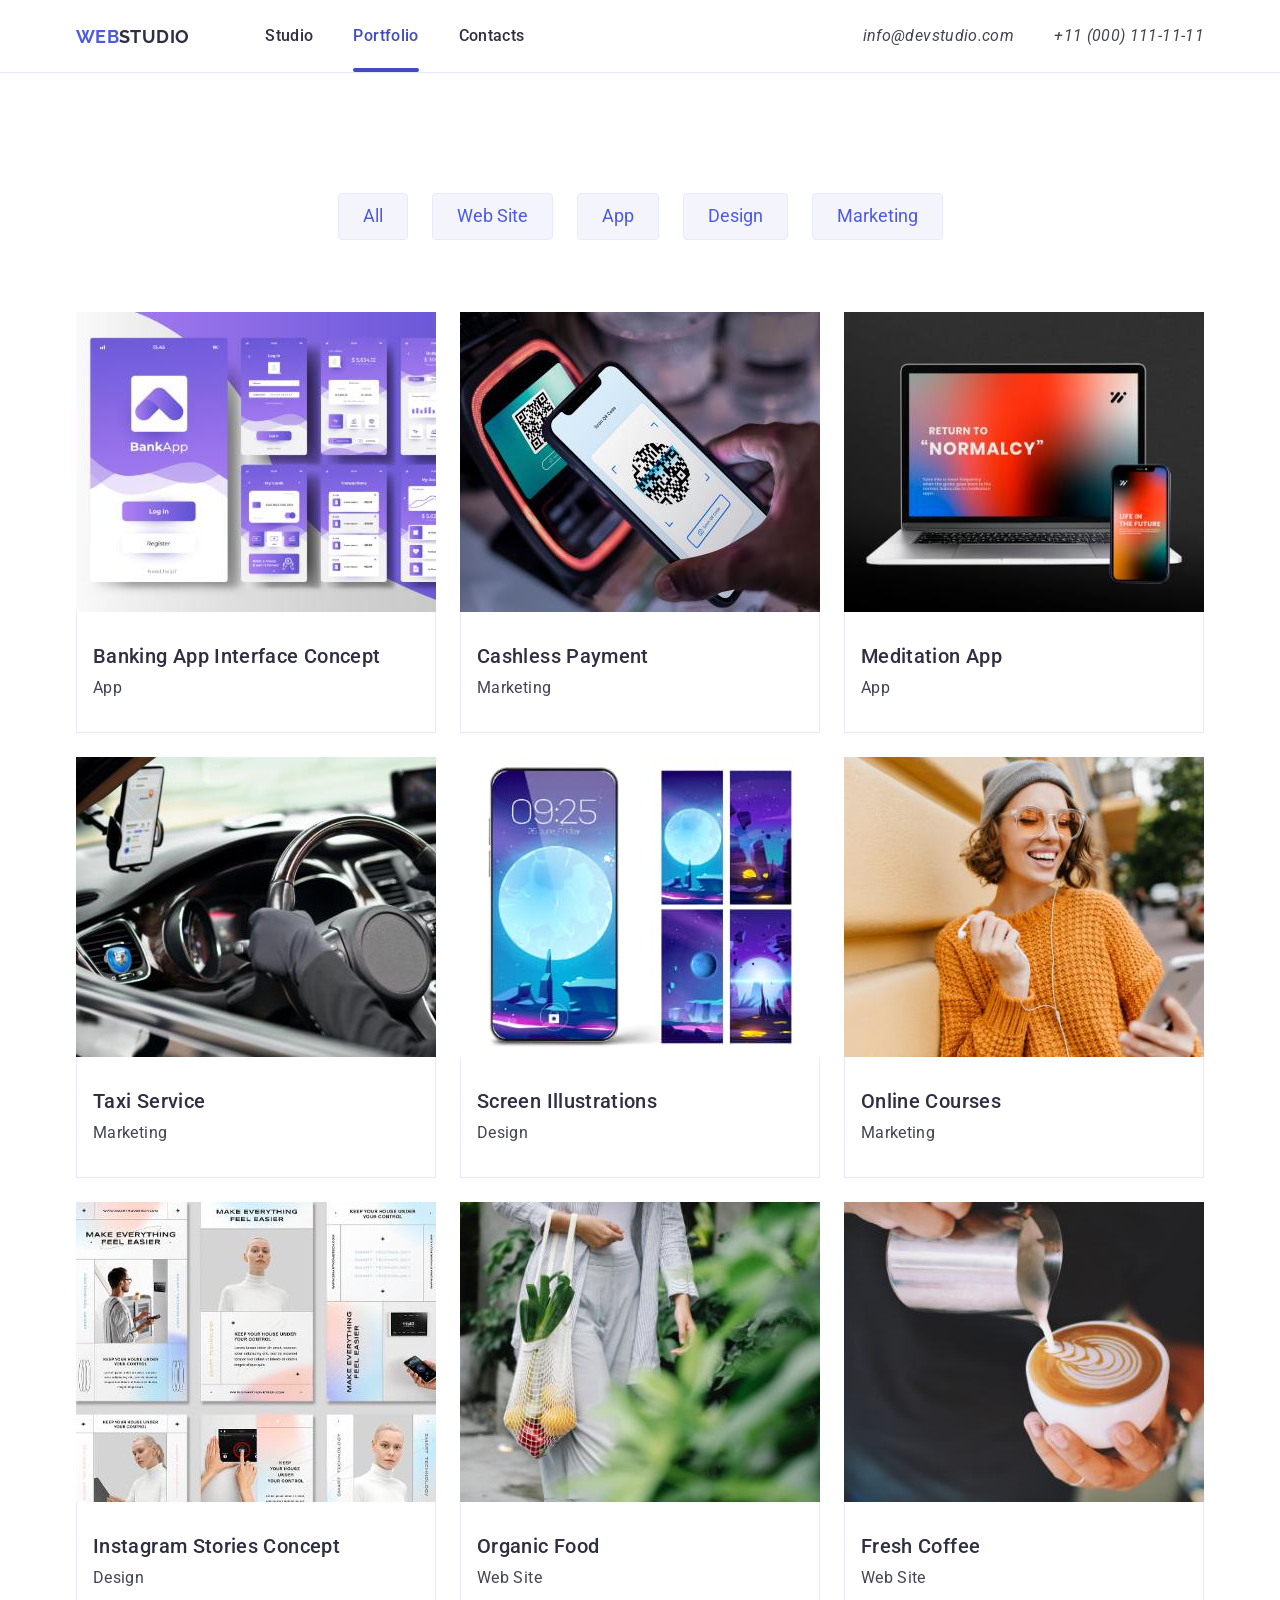
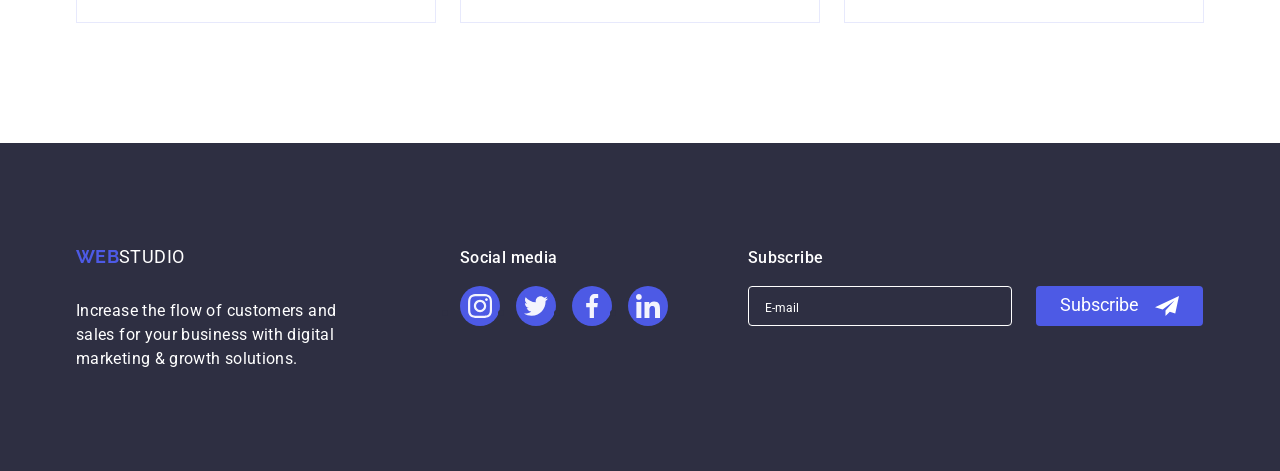
==== commit 862a1877: "Complete Homework 6" ====
--- a/portfolio.html
+++ b/portfolio.html
@@ -283,6 +283,22 @@
             </li>
           </ul>
         </div>
+        <div class="footer-subscribe">
+          <p class="subscribe-text">Subscribe</p>
+
+          <form class="subscribe-form">
+            <input type="email" class="subscribe-input" placeholder="E-mail">
+            <button class="subscribe-button" type="submit">Subscribe
+
+              <svg class="subscribe-icon" width="24" height="24">
+                <use href="./images/sprite.svg#icon-telegram"> </use>
+              </svg>
+            </button>
+          </form>
+        </div>
+      </div>
+
+    </div>
   </footer>
 </body>
 
--- a/css/styles.css
+++ b/css/styles.css
@@ -219,10 +219,6 @@
   align-items: center;
 }
 
-
-
-
-
 .hero-title {
   color: var(--hero-text-color);
   font-weight: 700;
@@ -233,6 +229,7 @@
   margin: 0 auto 48px;
 }
 
+/* Button hero - button subscribe */
 .button-hero {
   padding: 16px 32px;
   border: 1px solid transparent;
@@ -247,6 +244,94 @@
   background-color: var(--button-hover-color);
   border-color: var(--button-text-color);
 }
+
+/* subscribe-button,subscribe-text */
+.subscribe-text{
+  margin-bottom: 16px;
+  color: var(--hero-text-color);
+  font-weight: 500;
+  font-size: 16px;
+  line-height: 1.5;
+}
+
+
+.subscribe-button {
+  padding: 8px 24px;
+  border: 1px solid var(--button-text-color);
+  border-radius: 4px;
+
+  background-color: var(--button-text-color);
+  color: var(--hero-text-color);
+
+  cursor: pointer;
+
+  transition:
+    background-color 250ms var(--timing-function),
+    border 250ms var(--timing-function)
+}
+
+.subscribe-button:hover,
+.subscribe-button:focus {
+  background-color: var(--button-hover-color);
+  border-color: var(--button-text-color);
+}
+
+/* form-footer */
+
+.subscribe-form {
+  display: flex;
+  gap: 24px;
+}
+
+.subscribe-input {
+  padding: 12px 16px;
+  padding-left: 16px;
+  width: 264px;
+  height: 40px;
+  border: 1px solid var(--hero-text-color);
+  border-radius: 4px;
+background-color: transparent;
+
+  color: var(--hero-text-color);
+
+  outline: none;
+}
+
+.subscribe-input::placeholder {
+  color: var(--hero-text-color);
+  font-size: 12px;
+  line-height: 1.5;
+}
+
+.subscribe-button {
+min-width: 165px;
+height: 40px;
+
+display: flex;
+justify-content: center;
+align-items: center;
+gap: 16px;
+
+border: none;
+border-radius: 4px;
+
+background-color: var(--button-text-color);
+color: var(--hero-text-color);
+
+cursor: pointer;
+}
+
+.subscribe-icon {
+  fill: currentColor;
+  
+}
+
+.footer-form {
+  display: flex;
+  gap: 24px;
+  margin-top: 40px;
+}
+
 
 .section-title {
   font-weight: 500;
@@ -445,6 +530,7 @@
   position: relative;
   overflow: hidden;
 }
+
 /* Overlay */
 
 .overlay {
@@ -461,10 +547,11 @@
   background-color: var(--button-text-color);
   color: var(--hero-text-color);
 
- transform: translateY(100%);
-
- transition: transform 250ms var(--timing-function)
-}
+  transform: translateY(100%);
+
+  transition: transform 250ms var(--timing-function)
+}
+
 .portfolio-link:hover .overlay,
 .portfolio-link:focus .overlay {
   transform: translateY(0);
@@ -608,7 +695,6 @@
   display: flex;
   justify-content: center;
   align-items: center;
-
 }
 
 .team-social-link:hover,
@@ -651,11 +737,13 @@
   font-size: 16px;
   line-height: 1.5;
   margin-bottom: 16px;
+  margin-right: 80px;
 }
 
 .footer-social-list {
   display: flex;
   gap: 16px;
+  margin-right: 80px;
 }
 
 .footer-social-link {
